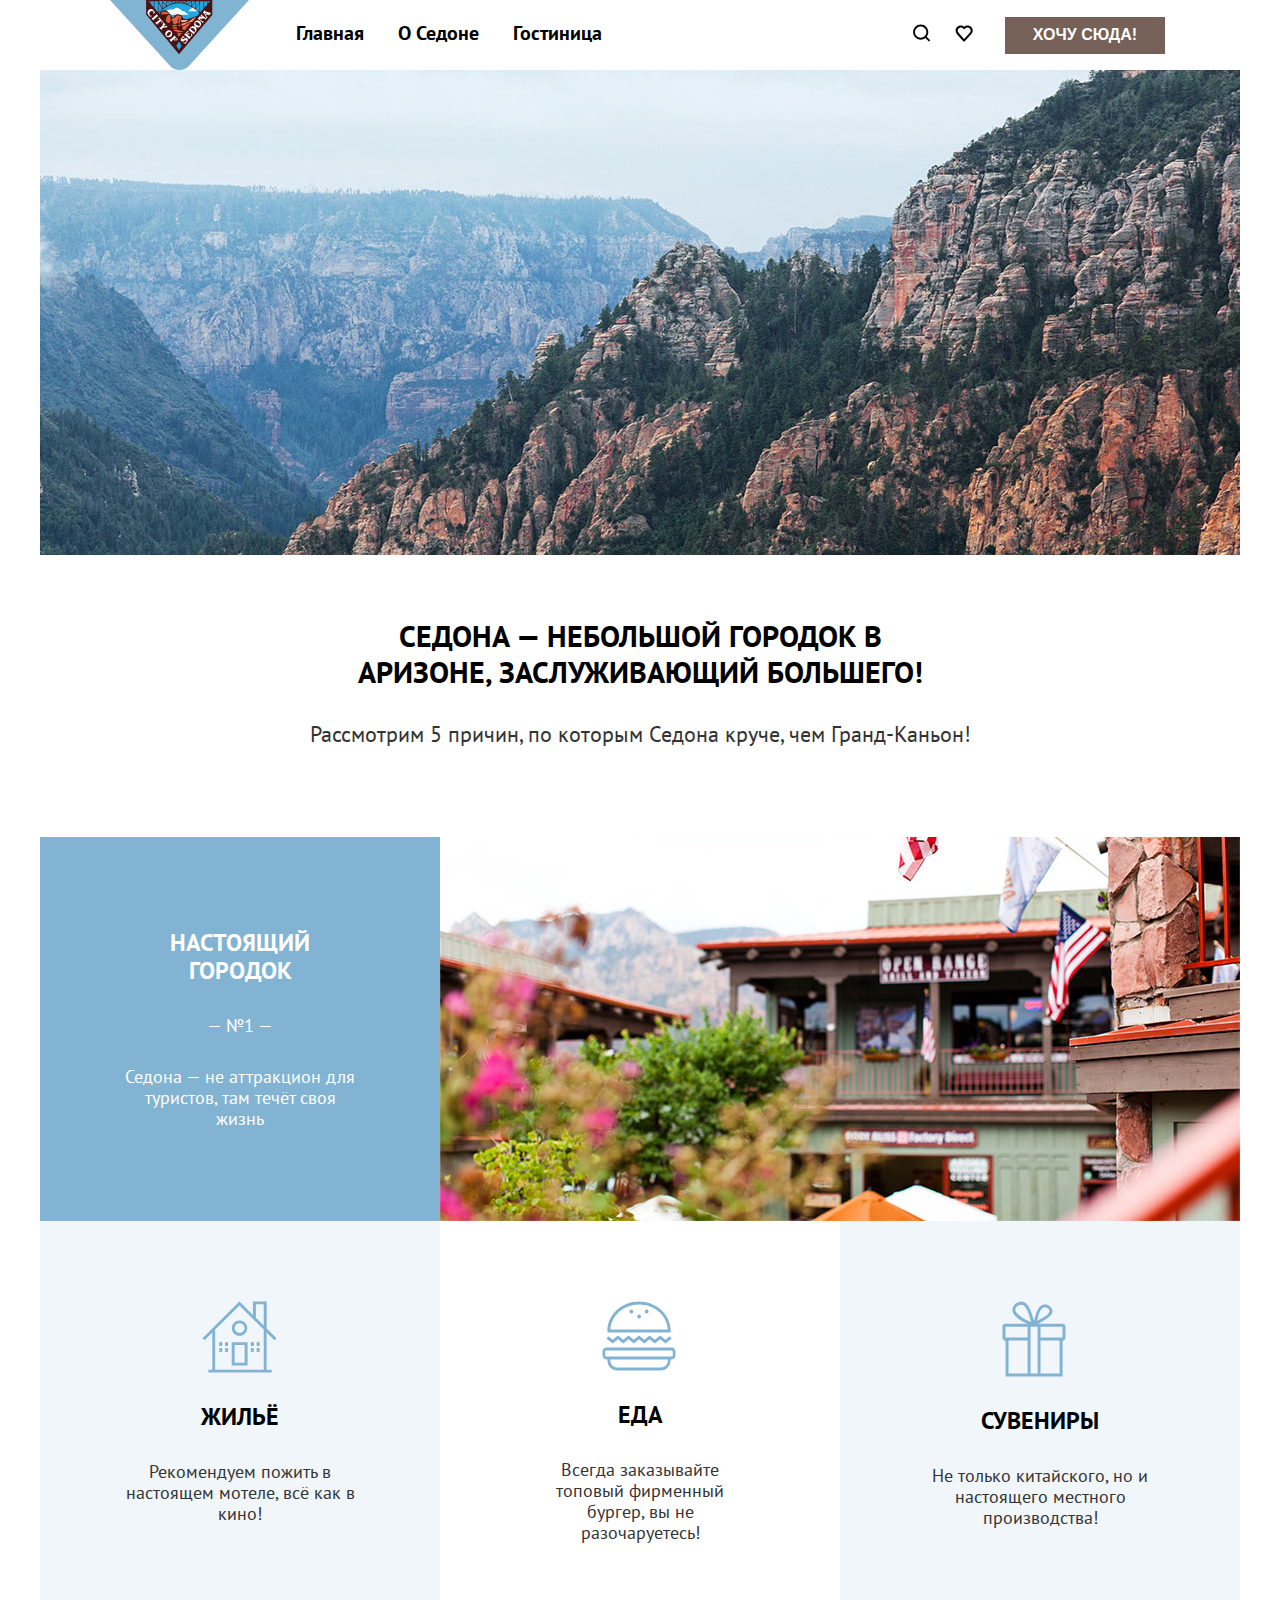
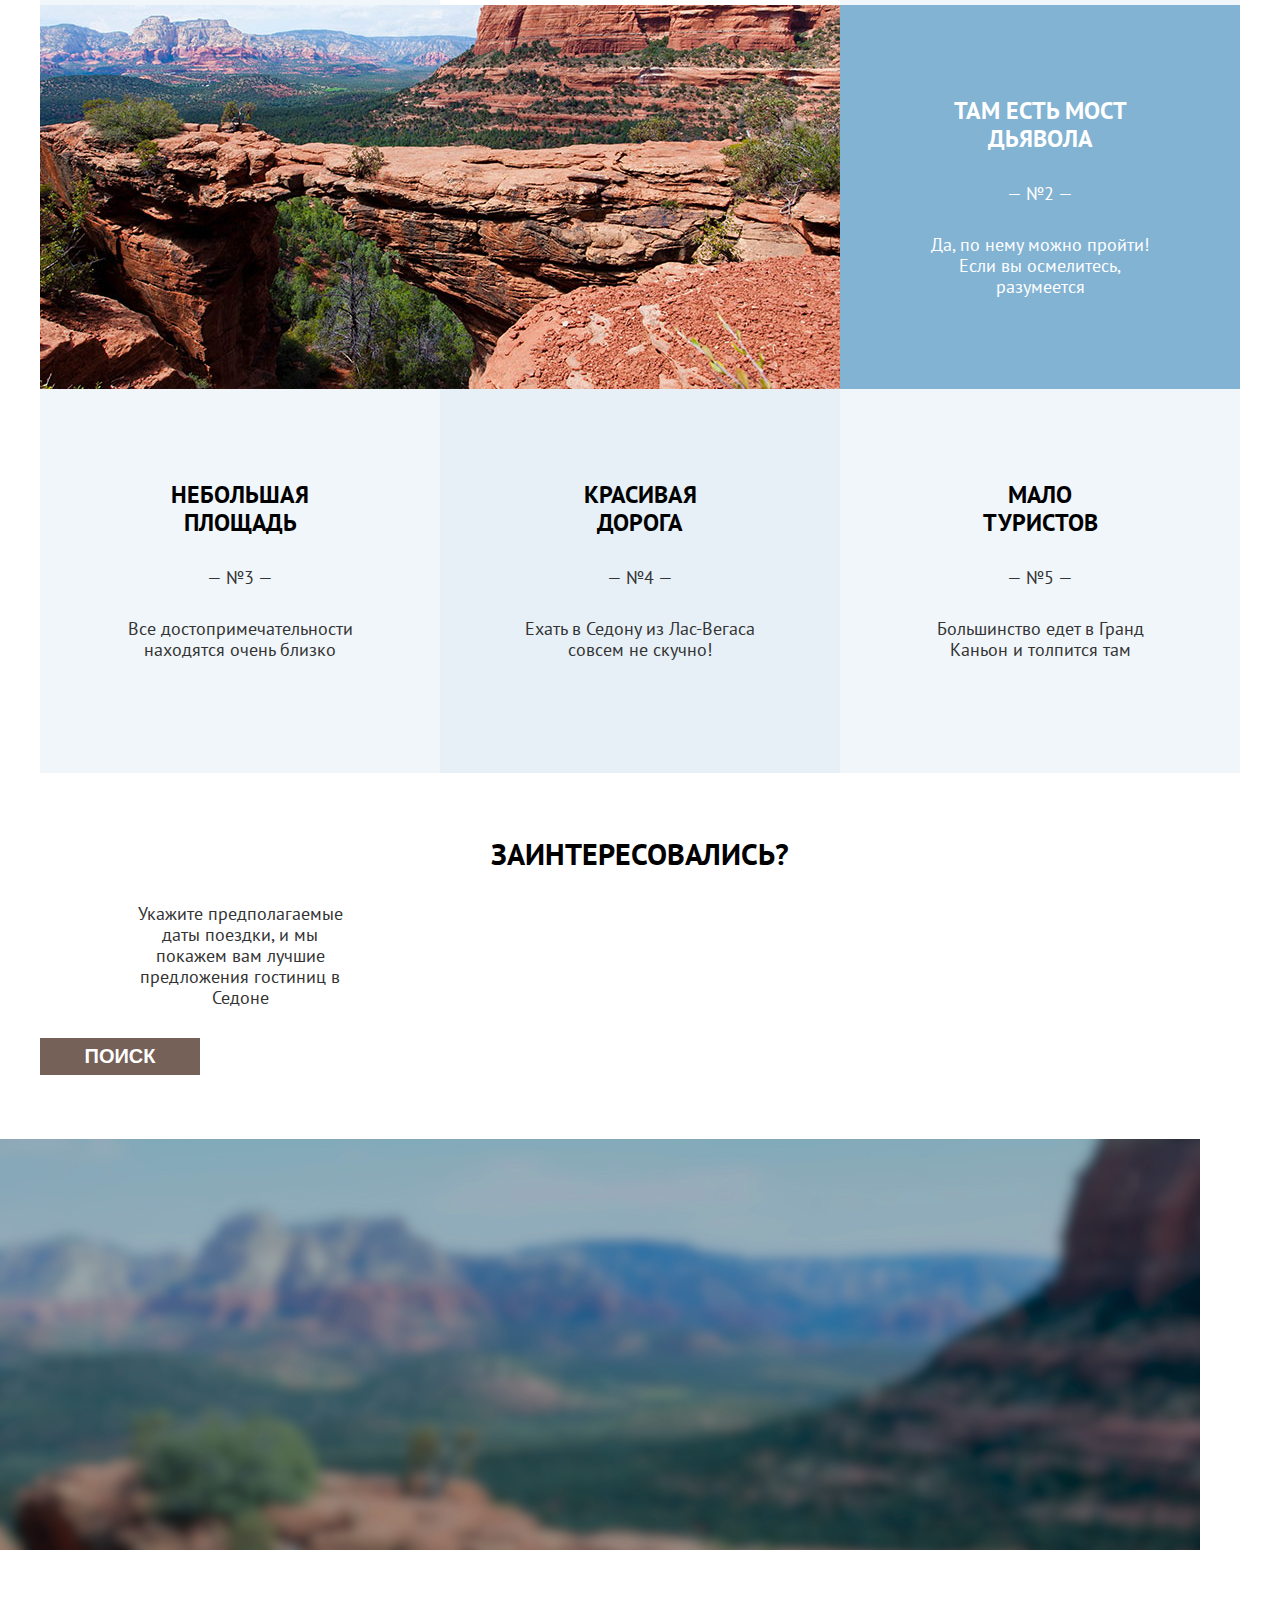
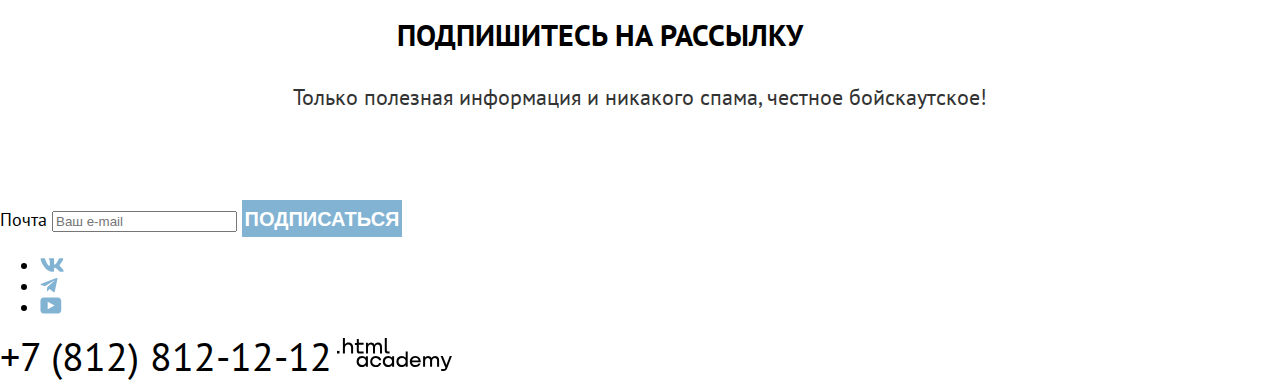
==== index.html @ 91cfec5f "Делает основу сайта" ====
<!DOCTYPE html>
<html lang="ru">
  <head>
    <meta charset="utf-8">
    <link rel="stylesheet" href="/styles/styles.css">
    <title>Sedona-main</title>
  </head>
  <body>
    <header>
      <h1 class="visually-hidden">Седона</h1>
      <nav class="main-navigation">
        <img class="logo-sedona" width="139" height="70" src="images/header/logo-sedona.svg" alt="Лого Седоны">
        <ul class="navigation-list-1">
          <li class="navigation-item">
            <a class="navigation-link-1" href="#">Главная</a>
          </li>
          <li class="navigation-item">
            <a class="navigation-link-1" href="#">О Седоне</a>
          </li>
          <li class="navigation-item">
            <a class="navigation-link-1" href="#">Гостиница</a>
          </li>
        </ul>
        <div class="nav-container">
        <ul class="navigation-list-2">
          <li class="navigation-item">
            <a class='navigation-link-2' href="#">
              <img class="icons" src="images/header/search.svg" width="18" height="18" alt="Поиск">
            </a>
          </li>
          <li class="navigation-item">
            <a class='navigation-link-2' href="#">
              <img class="icons" src="images/header/like.svg" width="18" height="17" alt="Избранное">
            </a>
          </li>
        </ul>
      <button class="button" type="button">Хочу сюда!</button>
       </div>
      </nav>
    </header>
    <main class="main-page main-container">
      <div class="page-container">
      <img class="main-picture" src="images/header/index-background.jpg" width="1200" height="485" alt="Приветственное фото Седона">
      <h2 class="sedona-about">Седона — небольшой городок в Аризоне,
        заслуживающий большего!</h2>
      <h3 class="sedona-reason">Рассмотрим 5 причин, по которым Седона круче, чем Гранд-Каньон!</h3>
      <ul class="reason-list">
        <div class="reason-1">
          <li class="reason-item">
          <h2 class="about-title title-container">Настоящий городок</h2>
          <h3 class="reason-title">— №1 —</h3>
          <h3 class="reason-title">Седона — не аттракцион для туристов, там течёт своя жизнь</h3>
        </li>
          <img class="picture-reason" src="images/main/picture-1.jpg" width="800" height="384" alt="Красивая картинка 1">
        </div>
        <div class="reason-center">
          <li class="reason-item color-2">
           <img class="picture" src="images/main/home.svg" width="75" height="72" alt="Иконка дома">
           <h2 class="about-title text-color-2">Жильё</h2>
           <h3 class="reason-title text-color-3">Рекомендуем пожить в настоящем мотеле,
            всё как в кино!</h3>
          </li>
          <li class="reason-item color-3">
            <img class="picture" src="images/main/food.svg" width="74" height="70" alt="Иконка бургера">
            <h2 class="about-title text-color-2">Еда</h2>
            <h3 class="reason-title text-color-3">Всегда заказывайте
              топовый фирменный бургер, вы не разочаруетесь!</h3>
          </li>
          <li class="reason-item color-2">
            <img class="picture" src="images/main/gift.svg" width="64" height="76" alt="Иконка подарка">
            <h2 class="about-title text-color-2">Сувениры</h2>
            <h3 class="reason-title text-color-3">Не только китайского,
              но и настоящего местного производства!</h3>
          </li>
        </div>
        <div class="reason-1">
          <img class="picture-reason" src="images/main/picture-2.jpg" width="800" height="384" alt="Красивая картинка 2">
          <li class="reason-item reason-container">
          <h2 class="about-title title-container">Там есть
            мост дьявола</h2>
          <h3 class="reason-title">— №2 —</h3>
          <h3 class="reason-title">Да, по нему можно пройти! Если вы осмелитесь, разумеется</h3>
        </li>
        </div>
        <div class="reason-center">
          <li class="reason-item color-2">
          <h2 class="about-title text-color-2 title-container">Небольшая площадь</h2>
          <h3 class="reason-title text-color-3">— №3 —</h3>
          <h3 class="reason-title text-color-3">Все достопримечательности находятся очень близко</h3>
        </li>
        <li class="reason-item color-4">
          <h2 class="about-title text-color-2 title-container">Красивая<br> дорога</h2>
          <h3 class="reason-title text-color-3">— №4 —</h3>
          <h3 class="reason-title text-color-3">Ехать в Седону из Лас-Вегаса совсем не скучно!</h3>
        </li>
        <li class="reason-item color-2">
          <h2 class="about-title text-color-2 title-container">Мало<br> туристов</h2>
          <h3 class="reason-title text-color-3">— №5 —</h3>
          <h3 class="reason-title text-color-3">Большинство едет в Гранд Каньон и толпится там</h3>
        </li>
      </div>
      </ul>
      <h2 class="sedona-about">Заинтересовались?</h2>
      <h3 class="reason-title text-color-3">Укажите предполагаемые даты поездки,
        и мы покажем вам лучшие предложения гостиниц в Седоне</h3>
      <button class="button text-color-4" type="button">ПОИСК ГОСТИНИЦЫ В седоне</button>
    </div>
    </main>
    <footer class="page-footer">
      <img class="footer-image" src="images/footer/footer-picture.jpg" width="1200" height="411" alt="Задний фон футера">
      <h2 class="sedona-about">Подпишитесь на рассылку</h2>
      <h3 class="sedona-reason">Только полезная информация и никакого спама,
        честное бойскаутское!</h3>
      <form class="subscription-form" action="#" method="post">
        <label for="subscription-form">Почта</label>
        <input typy="email" id="subscrition-form" name="subscrition-form" placeholder="Ваш e-mail">
        <button class="button subscription-button" type="submit">Подписаться</button>
      </form>
      <ul class="social-list">
        <li class="social-item">
          <a class="social-link" href="#">
            <img class="logo-social" src="images/footer/vk.svg" width="24" height="14" alt="Вконтакте">
          </a>
        </li>
        <li class="social-item">
          <a class="social-link" href="#">
            <img class="logo-social" src="images/footer/telegram.svg" width="18" height="15" alt="Телеграмм">
          </a>
        </li>
        <li class="social-item">
          <a class="social-link" href="#">
            <img class="logo-social" src="images/footer/youtube.svg" width="22" height="17" alt="Ютуб">
          </a>
        </li>
      </ul>
      <adress class="contact-number">
        <a class="contact-description" href="tel:+78128121212">+7 (812) 812-12-12</a>
      </adress>
      <a class="html-link" href="#">
        <img class="logo " src="images/footer/HTML Academy.svg" width="115" height="33" alt="Html-academy">
      </a>
    </footer>
  </body>
</html>
---- styles/styles.css ----
@font-face {
  font-family: "PT Sans";
  font-style: normal;
  font-weight: 700;
  src: url(/fonts/ptsans-700.woff2)format("woff2");
  font-display: swap;
}

@font-face {
  font-family: "PT Sans";
  font-style: normal;
  font-weight: 400;
  src: url(/fonts/ptsans-400.woff2)format("woff2");
  font-display: swap;
}

html {
  height: 100%;
}

body {
  font-family: "PT Sans", sans-serif;
  font-weight: 400;
  font-size: 18px;
  line-height: 21px;
  background-color: #ffffff;
  color: black;
  margin:0;
  display: flex;
  flex-direction: column;
  min-height: 100%;
}

.main-container {
  flex-grow: 1;
}

.navigation-link-1 {
  font-weight: 700;
  font-size: 20px;
  line-height: 26px;
  color: inherit;
  text-align: center;
  text-decoration: none;

}

.page-container {
  margin: 0 auto;
  width: 1200px;
}

.button {
  font-weight: 700;
  font-size: 16px;
  line-height: 20px;
  text-transform: uppercase;
  background-color: #756157;
  padding: 0;
  margin: 0;
  width: 160px;
  height: 37px;
  border:none;
  color: white;
}

.sedona-about {
  font-weight: 700;
  font-size: 30px;
  line-height: 36px;
  text-align: center;
  margin: 0;
  text-transform: uppercase;
  color: black;
  width: 620px;
  padding: 63px 290px 31px ;
}

.main-picture {
  display: block;
}

.sedona-reason {
  font-weight: 400;
  font-size: 22px;
  line-height: 26px;
  text-align: center;
  color: #333333;
  margin: 0;
  padding-bottom: 90px;
}

.reason-list {
  list-style-type: none;
  margin: 0;
  padding: 0;

}

.reason-title {
  font-weight: 400;
  font-size: 18px;
  line-height: 21px;
  text-align: center;
  margin: 0;
  width: 230px;
  color: #FFFFFF;
  padding: 0 85px 30px;
}

.about-title {
  font-weight: 700;
  font-size: 24px;
  line-height: 28px;
  text-align: center;
  text-transform: uppercase;
  margin: 0;
  padding: 30px 85px 30px;
  color: #FFFFFF;
}

.title-container {
  padding-top: 92px;
}

.picture {
  display: block;
  padding: 80px 162px 0 162px;
}

.reason-item {
  background-color: #82B3D3;
  width: 400px;
  height: 384px;
}

.reason-1 {
  display: flex;
}

.reason-center {
  display: flex;
}

.color-2 {
  background-color:#83B3D31F;
}

.text-color-2 {
  color:black
}

.text-color-3 {
  color:#333333;
}

.color-3 {
  background-color:#FFFFFF;
}

.color-4 {
  background-color:#83B3D333;
}

.text-color-4 {
  font-weight: 700;
  font-size: 20px;
  line-height: 36px;
}

.subscription-button {
  font-weight: 700;
  font-size: 20px;
  line-height: 36px;
  background-color: #82B3D3;
}

.contact-description {
  font-weight: 400;
  font-size: 40px;
  line-height: 40px;
  text-decoration: none;
  color: #000000;
}

.main-navigation {
  display: flex;
  width: 1060px;
  margin: 0 auto;
}

.navigation-list-1 {
  margin:0;
  padding:0;
  padding-left: 30px;
  padding-right: 282px;
  display: flex;
  flex-wrap: wrap;
  list-style-type: none;
}

.navigation-list-2 {
  margin:0;
  padding:0;
  width: 84px;
  display: flex;
  list-style-type: none;
  align-items: center;
  padding-right: 20px;
}

.navigation-link-1 {
  padding: 20px 17px;
  display: block;
}

.navigation-link-2 {
  padding: 24px 12px;
  display: block;
}

.nav-container {
  display: flex;
  justify-content: flex-end;
  align-items: center;
  width: 264px;
}

.visually-hidden {
  position: absolute;
  width: 1px;
  height: 1px;
  margin: -1px;
  padding: 0;
  border: 0;
  clip: rect(0 0 0 0);
  overflow: hidden;
}
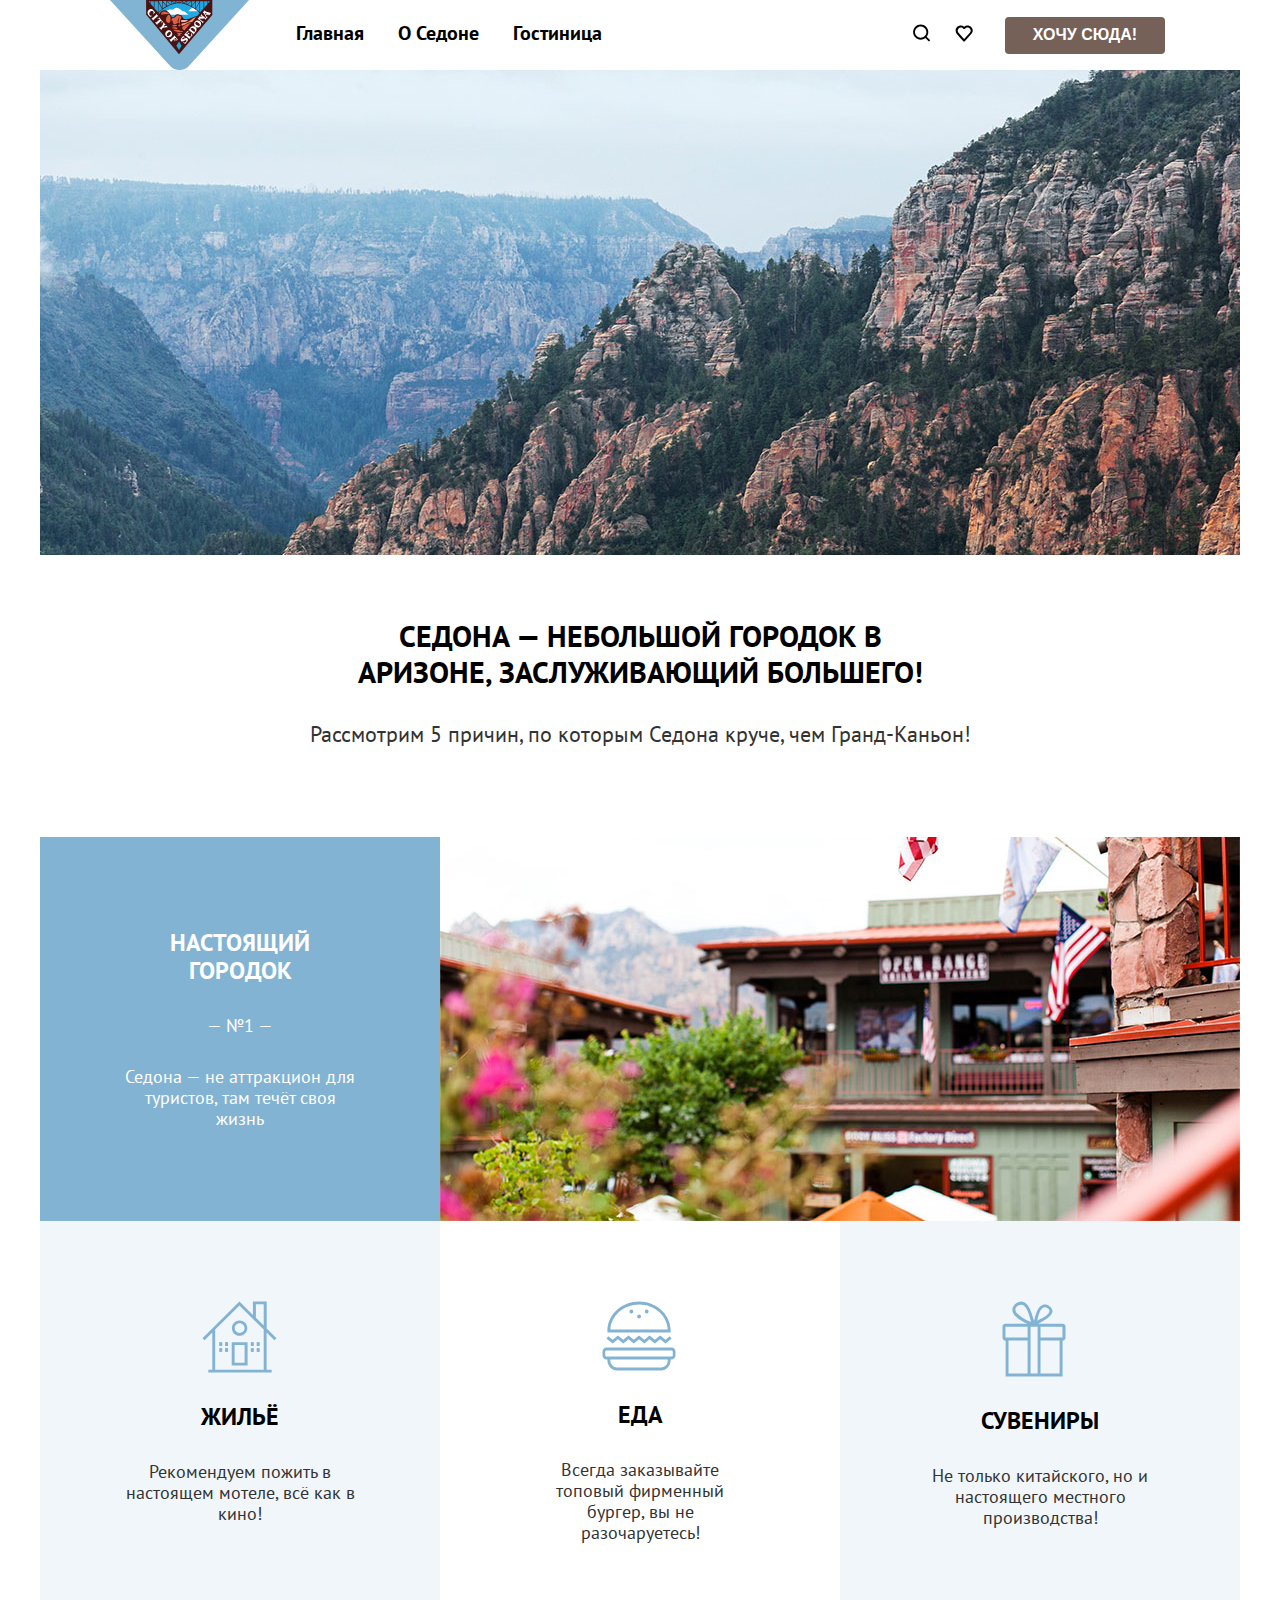
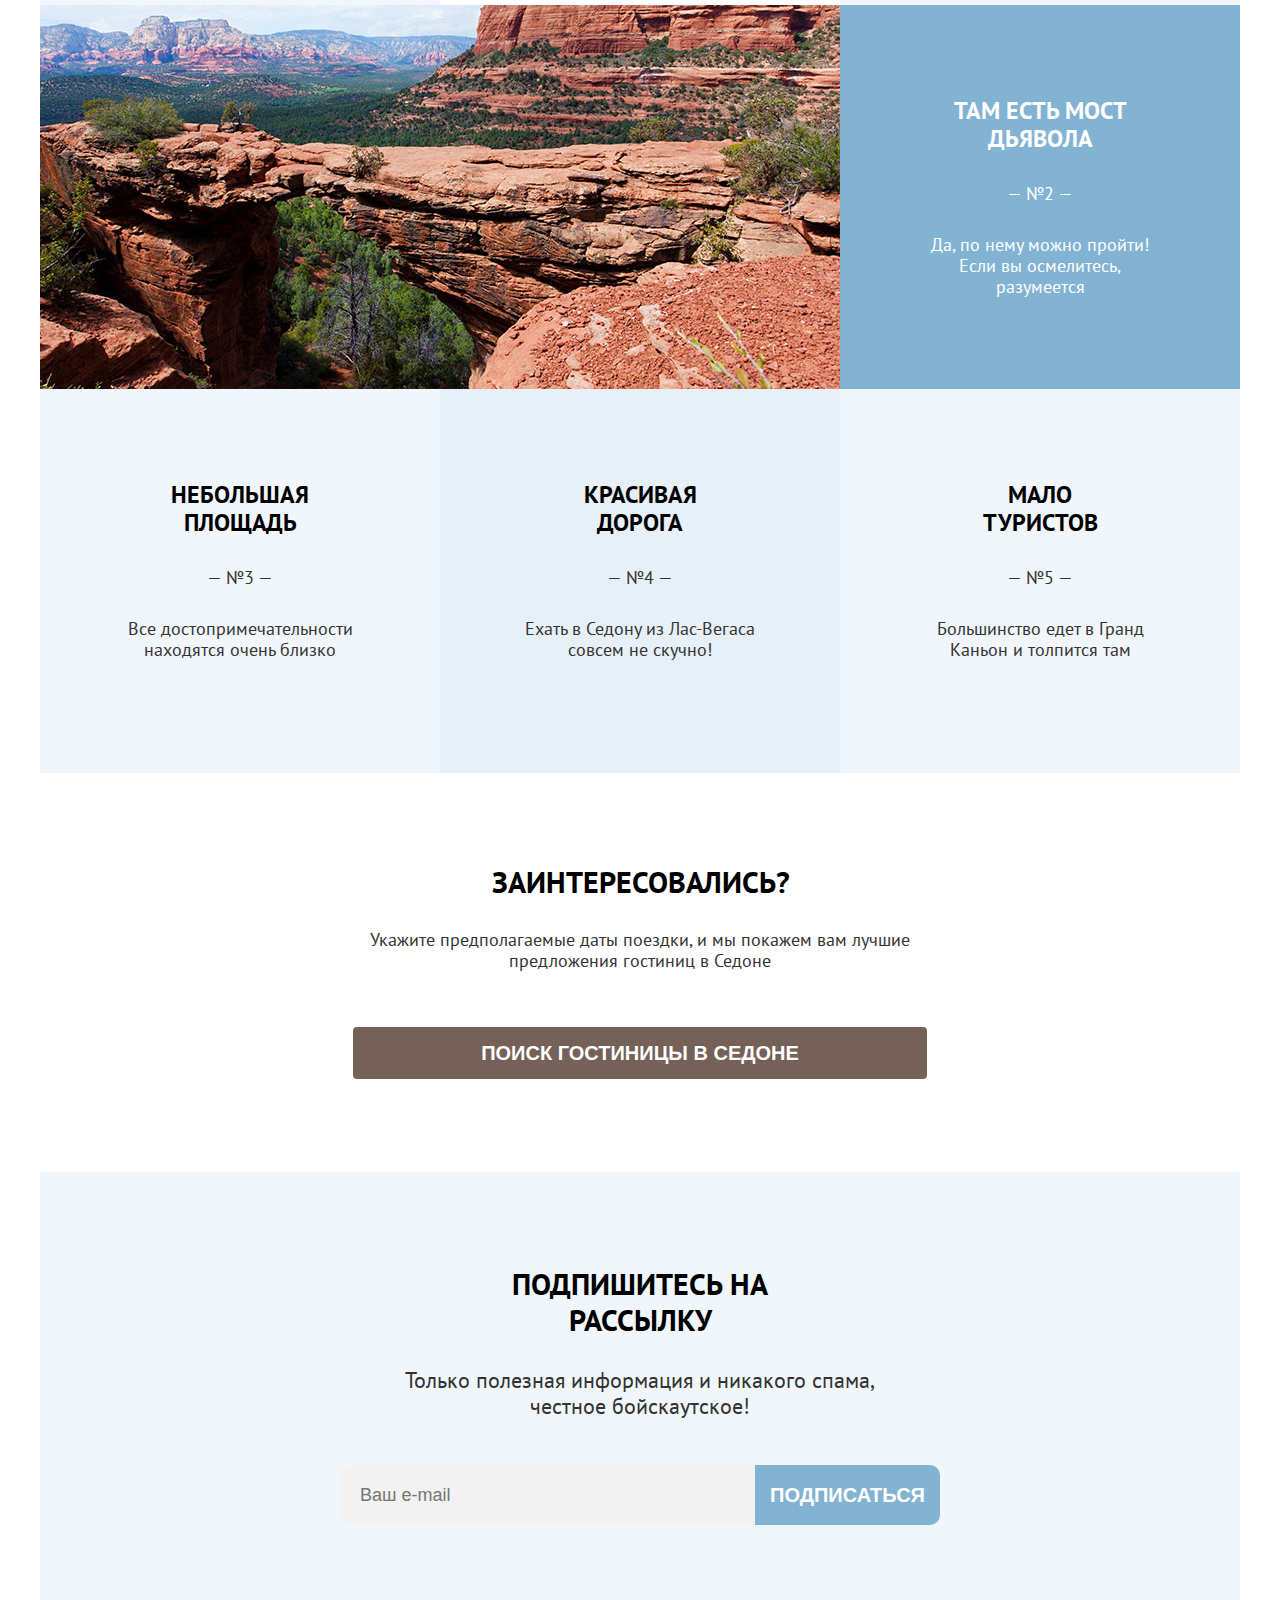
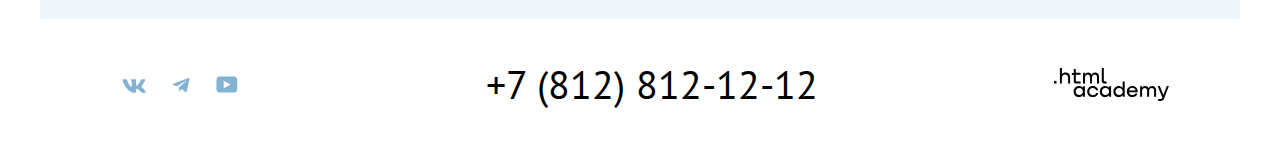
==== commit 25aaf72b: "Делает главную страницу сайта" ====
--- a/index.html
+++ b/index.html
@@ -100,22 +100,26 @@
         </li>
       </div>
       </ul>
-      <h2 class="sedona-about">Заинтересовались?</h2>
-      <h3 class="reason-title text-color-3">Укажите предполагаемые даты поездки,
+      <div class="container-main">
+      <h2 class="question-container">Заинтересовались?</h2>
+      <h3 class="reason-title text-color-3" id="container-date">Укажите предполагаемые даты поездки,
         и мы покажем вам лучшие предложения гостиниц в Седоне</h3>
-      <button class="button text-color-4" type="button">ПОИСК ГОСТИНИЦЫ В седоне</button>
+      <button class="button-search text-color-4" type="button">ПОИСК ГОСТИНИЦЫ В седоне</button>
+     </div>
     </div>
     </main>
-    <footer class="page-footer">
-      <img class="footer-image" src="images/footer/footer-picture.jpg" width="1200" height="411" alt="Задний фон футера">
-      <h2 class="sedona-about">Подпишитесь на рассылку</h2>
-      <h3 class="sedona-reason">Только полезная информация и никакого спама,
+    <footer class="page-footer footer-container">
+      <div class="background-main-end">
+      <!-- <img class="footer-image" src="images/footer/footer-picture.jpg" width="1200" height="411" alt="Задний фон футера"> -->
+      <h2 class="sedona-about" id="container-subs">Подпишитесь на рассылку</h2>
+      <h3 class="sedona-reason" id="boys-container">Только полезная информация и никакого спама,<br>
         честное бойскаутское!</h3>
       <form class="subscription-form" action="#" method="post">
-        <label for="subscription-form">Почта</label>
-        <input typy="email" id="subscrition-form" name="subscrition-form" placeholder="Ваш e-mail">
+        <input type="email" id="subscrition-form" name="subscrition-form" placeholder="    Ваш e-mail">
         <button class="button subscription-button" type="submit">Подписаться</button>
       </form>
+    </div>
+    <section class="container-media">
       <ul class="social-list">
         <li class="social-item">
           <a class="social-link" href="#">
@@ -137,8 +141,9 @@
         <a class="contact-description" href="tel:+78128121212">+7 (812) 812-12-12</a>
       </adress>
       <a class="html-link" href="#">
-        <img class="logo " src="images/footer/HTML Academy.svg" width="115" height="33" alt="Html-academy">
+        <img class="logo-html " src="images/footer/HTML Academy.svg" width="115" height="33" alt="Html-academy">
       </a>
+    </section>
     </footer>
   </body>
 </html>
--- a/styles/styles.css
+++ b/styles/styles.css
@@ -62,6 +62,10 @@
   height: 37px;
   border:none;
   color: white;
+  border-radius: 4px;
+}
+#container-subs {
+  padding: 0 398px 29px 398px;
 }
 
 .sedona-about {
@@ -72,7 +76,6 @@
   margin: 0;
   text-transform: uppercase;
   color: black;
-  width: 620px;
   padding: 63px 290px 31px ;
 }
 
@@ -94,8 +97,20 @@
   list-style-type: none;
   margin: 0;
   padding: 0;
-
-}
+  padding-bottom: 91px;
+
+}
+
+.question-container {
+  margin: 0;
+  padding: 0 451px 29px 452px;
+  text-align: center;
+  text-transform: uppercase;
+  font-weight: 700;
+  font-size: 30px;
+  line-height: 36px;
+}
+
 
 .reason-title {
   font-weight: 400;
@@ -106,6 +121,26 @@
   width: 230px;
   color: #FFFFFF;
   padding: 0 85px 30px;
+}
+
+#container-date {
+  text-align: center;
+  padding-bottom: 56px;
+  width: 592px;
+}
+.container-main {
+  display: flex;
+  flex-direction: column;
+  align-items:center
+}
+
+.button-search {
+  width: 574px;
+  border: 0;
+  padding: 8px 11px;
+  margin-bottom:93px;
+  background: #756157;
+  border-radius: 4px;
 }
 
 .about-title {
@@ -166,6 +201,8 @@
   font-weight: 700;
   font-size: 20px;
   line-height: 36px;
+  text-transform: uppercase;
+  color: white;
 }
 
 .subscription-button {
@@ -173,6 +210,11 @@
   font-size: 20px;
   line-height: 36px;
   background-color: #82B3D3;
+  width: 200px;
+  height: 60px;
+  border-radius: 0 10px 10px 0;
+  border:0;
+  padding: 12px 15px;
 }
 
 .contact-description {
@@ -236,3 +278,65 @@
   clip: rect(0 0 0 0);
   overflow: hidden;
 }
+
+.footer-container {
+  margin: 0 auto;
+  width: 1200px;
+}
+
+.background-main-end {
+  padding-top: 94px;
+  /* background-image: url('/styles/footer-picture.jpg'); */
+  background-color:#83B3D31F;
+
+}
+
+#boys-container {
+  padding: 0;
+}
+
+
+.subscription-form {
+  margin: 0 auto;
+  width: 600px;
+  padding: 46px 200px 94px 200px;
+  display: flex;
+}
+
+input[type="email"] {
+  padding: 0;
+  height: 60px;
+  width: 600px;
+  background: #F2F2F2;
+  border-radius: 10px 0 0 10px;
+  border:0;
+  font-weight: 400;
+  font-size: 18px;
+  line-height: 21px;
+  color:#000000;
+  }
+
+  .social-list {
+    margin: 0;
+    padding: 57px 222px 48px 82px;
+    list-style-type: none;
+    display: flex;
+    width: 142px;
+  }
+
+  .social-link {
+    padding-right: 26px;
+  }
+
+  .contact-number {
+    padding: 45px 236px 35px 0;
+
+  }
+
+  .container-media {
+    display: flex;
+  }
+
+  .logo-html {
+    padding: 49px 70px 38px 0;
+  }
